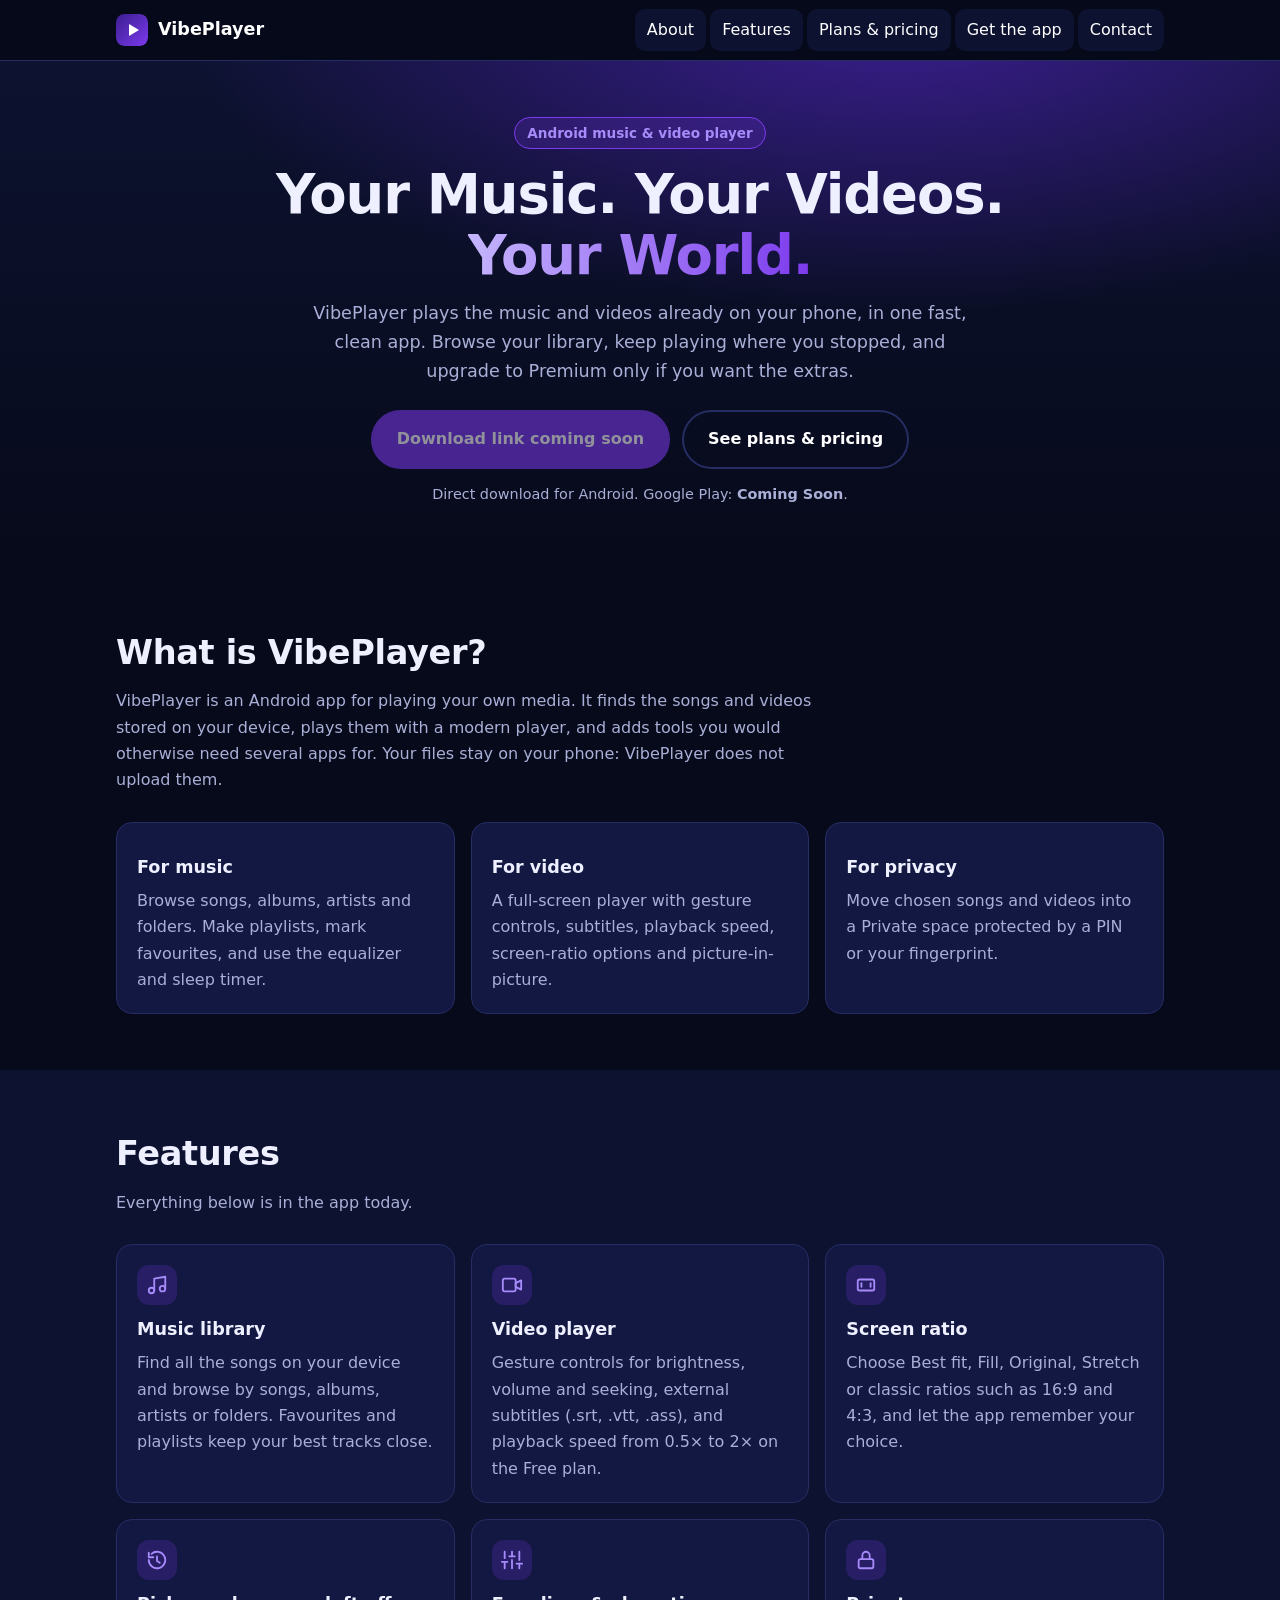
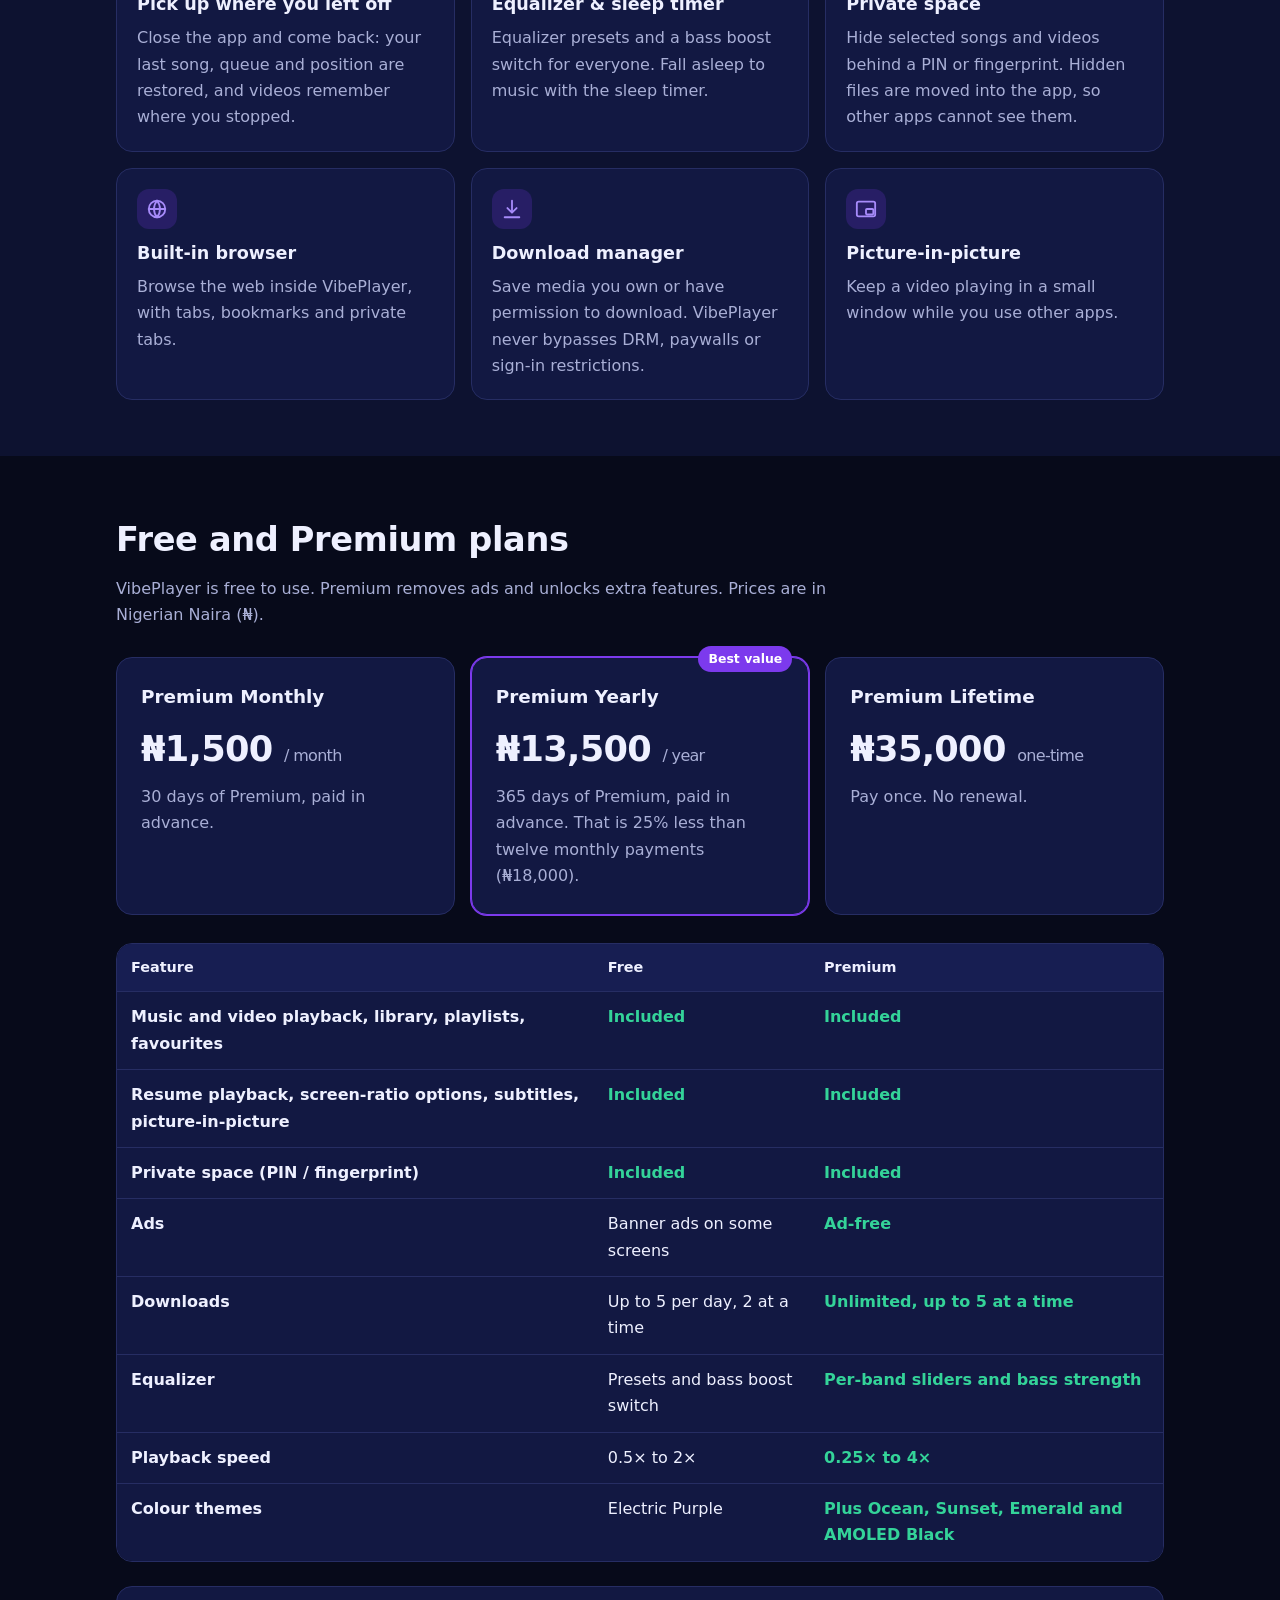
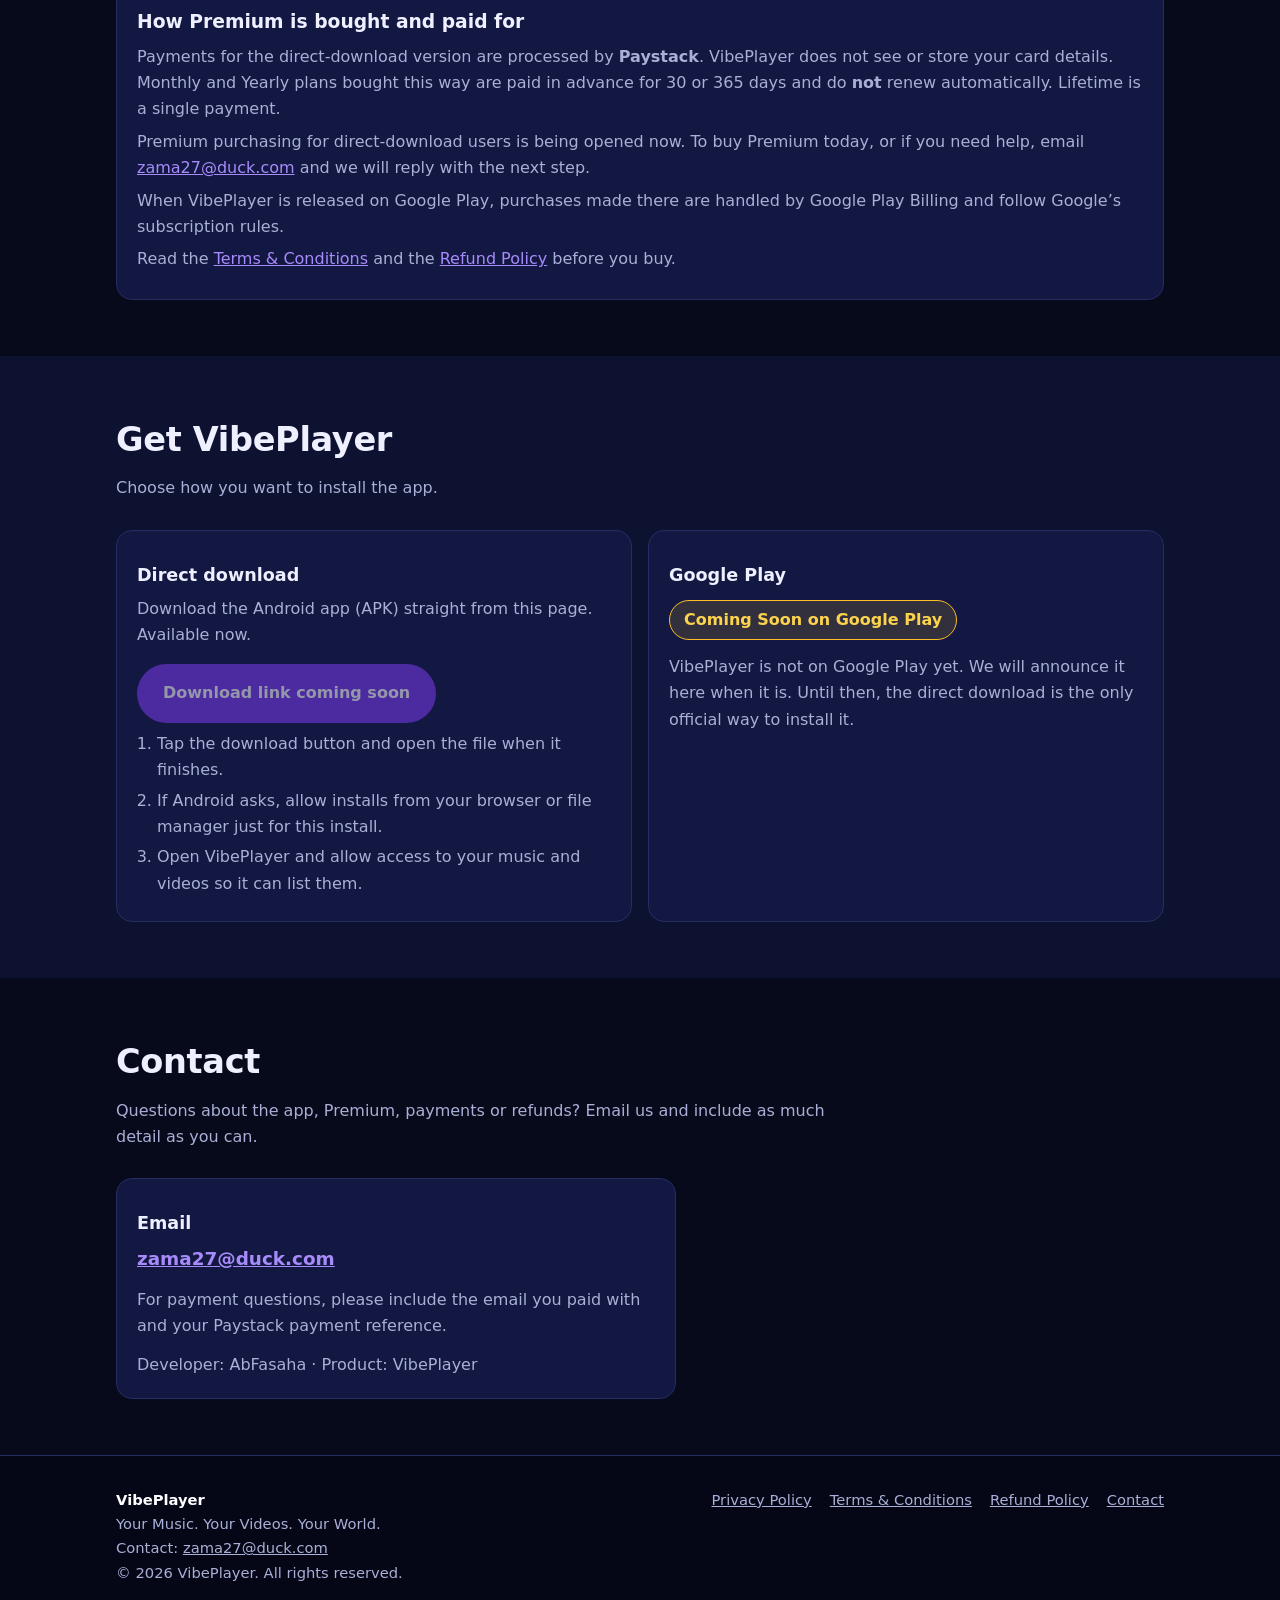
==== index.html @ 4fc7ebe0 "VibePlayer landing page" ====
<!doctype html>
<html lang="en">
<head>
<meta charset="utf-8">
<meta name="viewport" content="width=device-width, initial-scale=1">
<title>VibePlayer – Android music & video player</title>
<meta name="description" content="VibePlayer is an Android music and video player with a built-in browser, download manager and private space. Free to use, with an optional Premium plan from ₦1,500 per month.">
<meta name="theme-color" content="#070a1a">
<meta name="robots" content="index,follow">
<meta property="og:type" content="website">
<meta property="og:site_name" content="VibePlayer">
<meta property="og:title" content="VibePlayer – Android music & video player">
<meta property="og:description" content="VibePlayer is an Android music and video player with a built-in browser, download manager and private space. Free to use, with an optional Premium plan from ₦1,500 per month.">
<meta name="twitter:card" content="summary">
<link rel="icon" href="favicon.svg" type="image/svg+xml">
<link rel="stylesheet" href="style.css">
<script type="application/ld+json">
{
  "@context": "https://schema.org",
  "@type": "SoftwareApplication",
  "name": "VibePlayer",
  "description": "An Android music and video player with a built-in browser and download manager, a private space for hidden media, and an optional Premium plan.",
  "applicationCategory": "MultimediaApplication",
  "operatingSystem": "Android",
  "offers": [
    {"@type": "Offer", "name": "Free", "price": "0", "priceCurrency": "NGN"},
    {"@type": "Offer", "name": "Premium Monthly", "price": "1500", "priceCurrency": "NGN"},
    {"@type": "Offer", "name": "Premium Yearly", "price": "13500", "priceCurrency": "NGN"},
    {"@type": "Offer", "name": "Premium Lifetime", "price": "35000", "priceCurrency": "NGN"}
  ]
}
</script>
</head>
<body>
<a class="skip" href="#main">Skip to content</a>
<header class="site-header">
  <div class="wrap bar">
    <a class="brand" href="index.html"><img src="favicon.svg" alt="" width="32" height="32"><span>VibePlayer</span></a>
    <button class="nav-toggle" type="button" aria-expanded="false" aria-controls="site-nav">Menu</button>
    <nav class="nav" id="site-nav" aria-label="Main">
      <a href="index.html#about" aria-current="page">About</a>
      <a href="index.html#features" aria-current="page">Features</a>
      <a href="index.html#plans" aria-current="page">Plans &amp; pricing</a>
      <a href="index.html#get" aria-current="page">Get the app</a>
      <a href="index.html#contact" aria-current="page">Contact</a>
    </nav>
  </div>
</header>

<main id="main">

<section class="hero" id="top">
  <div class="wrap">
    <span class="eyebrow">Android music &amp; video player</span>
    <h1>Your Music. Your Videos.<br><span class="grad">Your World.</span></h1>
    <p class="lead">VibePlayer plays the music and videos already on your phone, in one fast, clean app. Browse your library, keep playing where you stopped, and upgrade to Premium only if you want the extras.</p>
    <div class="cta">
      <a class="btn" id="download-hero" data-download href="DOWNLOAD_URL_PLACEHOLDER" rel="noopener">Download for Android</a>
      <a class="btn ghost" href="#plans">See plans &amp; pricing</a>
    </div>
    <p class="note">Direct download for Android. Google Play: <strong>Coming Soon</strong>.</p>
  </div>
</section>

<section id="about">
  <div class="wrap">
    <h2>What is VibePlayer?</h2>
    <p class="sub">VibePlayer is an Android app for playing your own media. It finds the songs and videos stored on your device, plays them with a modern player, and adds tools you would otherwise need several apps for. Your files stay on your phone: VibePlayer does not upload them.</p>
    <div class="grid c3">
      <article class="card"><h3>For music</h3><p>Browse songs, albums, artists and folders. Make playlists, mark favourites, and use the equalizer and sleep timer.</p></article>
      <article class="card"><h3>For video</h3><p>A full-screen player with gesture controls, subtitles, playback speed, screen-ratio options and picture-in-picture.</p></article>
      <article class="card"><h3>For privacy</h3><p>Move chosen songs and videos into a Private space protected by a PIN or your fingerprint.</p></article>
    </div>
  </div>
</section>

<section class="alt" id="features">
  <div class="wrap">
    <h2>Features</h2>
    <p class="sub">Everything below is in the app today.</p>
    <div class="grid c3">
      <article class="card"><span class="ico" aria-hidden="true"><svg viewBox="0 0 24 24"><path d="M9 18V5l12-2v13"/><circle cx="6" cy="18" r="3"/><circle cx="18" cy="16" r="3"/></svg></span><h3>Music library</h3><p>Find all the songs on your device and browse by songs, albums, artists or folders. Favourites and playlists keep your best tracks close.</p></article>
      <article class="card"><span class="ico" aria-hidden="true"><svg viewBox="0 0 24 24"><rect x="2" y="5" width="14" height="14" rx="2"/><path d="M16 10l6-3v10l-6-3z"/></svg></span><h3>Video player</h3><p>Gesture controls for brightness, volume and seeking, external subtitles (.srt, .vtt, .ass), and playback speed from 0.5&times; to 2&times; on the Free plan.</p></article>
      <article class="card"><span class="ico" aria-hidden="true"><svg viewBox="0 0 24 24"><rect x="3" y="6" width="18" height="12" rx="2"/><path d="M7 10v4M17 10v4"/></svg></span><h3>Screen ratio</h3><p>Choose Best fit, Fill, Original, Stretch or classic ratios such as 16:9 and 4:3, and let the app remember your choice.</p></article>
      <article class="card"><span class="ico" aria-hidden="true"><svg viewBox="0 0 24 24"><path d="M3 12a9 9 0 1 0 3-6.7"/><path d="M3 4v5h5"/><path d="M12 8v5l3 2"/></svg></span><h3>Pick up where you left off</h3><p>Close the app and come back: your last song, queue and position are restored, and videos remember where you stopped.</p></article>
      <article class="card"><span class="ico" aria-hidden="true"><svg viewBox="0 0 24 24"><path d="M4 21v-7M4 10V3M12 21v-9M12 8V3M20 21v-5M20 12V3"/><path d="M1 14h6M9 8h6M17 16h6"/></svg></span><h3>Equalizer &amp; sleep timer</h3><p>Equalizer presets and a bass boost switch for everyone. Fall asleep to music with the sleep timer.</p></article>
      <article class="card"><span class="ico" aria-hidden="true"><svg viewBox="0 0 24 24"><rect x="4" y="11" width="16" height="10" rx="2"/><path d="M8 11V7a4 4 0 0 1 8 0v4"/></svg></span><h3>Private space</h3><p>Hide selected songs and videos behind a PIN or fingerprint. Hidden files are moved into the app, so other apps cannot see them.</p></article>
      <article class="card"><span class="ico" aria-hidden="true"><svg viewBox="0 0 24 24"><circle cx="12" cy="12" r="9"/><path d="M3 12h18M12 3a14 14 0 0 1 0 18M12 3a14 14 0 0 0 0 18"/></svg></span><h3>Built-in browser</h3><p>Browse the web inside VibePlayer, with tabs, bookmarks and private tabs.</p></article>
      <article class="card"><span class="ico" aria-hidden="true"><svg viewBox="0 0 24 24"><path d="M12 3v12"/><path d="M7 11l5 5 5-5"/><path d="M4 21h16"/></svg></span><h3>Download manager</h3><p>Save media you own or have permission to download. VibePlayer never bypasses DRM, paywalls or sign-in restrictions.</p></article>
      <article class="card"><span class="ico" aria-hidden="true"><svg viewBox="0 0 24 24"><rect x="2" y="4" width="20" height="16" rx="2"/><rect x="12" y="12" width="8" height="6" rx="1"/></svg></span><h3>Picture-in-picture</h3><p>Keep a video playing in a small window while you use other apps.</p></article>
    </div>
  </div>
</section>

<section id="plans">
  <div class="wrap">
    <h2>Free and Premium plans</h2>
    <p class="sub">VibePlayer is free to use. Premium removes ads and unlocks extra features. Prices are in Nigerian Naira (&#8358;).</p>

    <div class="price-grid">
      <article class="price">
        <h3>Premium Monthly</h3>
        <div class="amount">&#8358;1,500 <small>/ month</small></div>
        <p>30 days of Premium, paid in advance.</p>
      </article>
      <article class="price best">
        <span class="badge">Best value</span>
        <h3>Premium Yearly</h3>
        <div class="amount">&#8358;13,500 <small>/ year</small></div>
        <p>365 days of Premium, paid in advance. That is 25% less than twelve monthly payments (&#8358;18,000).</p>
      </article>
      <article class="price">
        <h3>Premium Lifetime</h3>
        <div class="amount">&#8358;35,000 <small>one-time</small></div>
        <p>Pay once. No renewal.</p>
      </article>
    </div>

    <div class="tablewrap">
      <table>
        <caption class="sr" style="position:absolute;left:-9999px">Free compared with Premium</caption>
        <thead><tr><th scope="col">Feature</th><th scope="col">Free</th><th scope="col">Premium</th></tr></thead>
        <tbody>
          <tr><th scope="row">Music and video playback, library, playlists, favourites</th><td class="yes">Included</td><td class="yes">Included</td></tr>
          <tr><th scope="row">Resume playback, screen-ratio options, subtitles, picture-in-picture</th><td class="yes">Included</td><td class="yes">Included</td></tr>
          <tr><th scope="row">Private space (PIN / fingerprint)</th><td class="yes">Included</td><td class="yes">Included</td></tr>
          <tr><th scope="row">Ads</th><td>Banner ads on some screens</td><td class="yes">Ad-free</td></tr>
          <tr><th scope="row">Downloads</th><td>Up to 5 per day, 2 at a time</td><td class="yes">Unlimited, up to 5 at a time</td></tr>
          <tr><th scope="row">Equalizer</th><td>Presets and bass boost switch</td><td class="yes">Per-band sliders and bass strength</td></tr>
          <tr><th scope="row">Playback speed</th><td>0.5&times; to 2&times;</td><td class="yes">0.25&times; to 4&times;</td></tr>
          <tr><th scope="row">Colour themes</th><td>Electric Purple</td><td class="yes">Plus Ocean, Sunset, Emerald and AMOLED Black</td></tr>
        </tbody>
      </table>
    </div>

    <div class="box">
      <h3>How Premium is bought and paid for</h3>
      <p>Payments for the direct-download version are processed by <strong>Paystack</strong>. VibePlayer does not see or store your card details. Monthly and Yearly plans bought this way are paid in advance for 30 or 365 days and do <strong>not</strong> renew automatically. Lifetime is a single payment.</p>
      <p>Premium purchasing for direct-download users is being opened now. To buy Premium today, or if you need help, email <a href="mailto:zama27@duck.com">zama27@duck.com</a> and we will reply with the next step.</p>
      <p>When VibePlayer is released on Google Play, purchases made there are handled by Google Play Billing and follow Google&rsquo;s subscription rules.</p>
      <p>Read the <a href="terms.html">Terms &amp; Conditions</a> and the <a href="refund.html">Refund Policy</a> before you buy.</p>
    </div>
  </div>
</section>

<section class="alt" id="get">
  <div class="wrap">
    <h2>Get VibePlayer</h2>
    <p class="sub">Choose how you want to install the app.</p>
    <div class="two">
      <article class="card">
        <h3>Direct download</h3>
        <p>Download the Android app (APK) straight from this page. Available now.</p>
        <p style="margin-top:16px"><a class="btn" id="download-main" data-download href="DOWNLOAD_URL_PLACEHOLDER" rel="noopener">Download for Android</a></p>
        <ol class="steps">
          <li>Tap the download button and open the file when it finishes.</li>
          <li>If Android asks, allow installs from your browser or file manager just for this install.</li>
          <li>Open VibePlayer and allow access to your music and videos so it can list them.</li>
        </ol>
      </article>
      <article class="card">
        <h3>Google Play</h3>
        <p style="margin:10px 0 14px"><span class="soon">Coming Soon on Google Play</span></p>
        <p>VibePlayer is not on Google Play yet. We will announce it here when it is. Until then, the direct download is the only official way to install it.</p>
      </article>
    </div>
  </div>
</section>

<section id="contact">
  <div class="wrap">
    <h2>Contact</h2>
    <p class="sub">Questions about the app, Premium, payments or refunds? Email us and include as much detail as you can.</p>
    <div class="card" style="max-width:560px">
      <h3>Email</h3>
      <p><a href="mailto:zama27@duck.com" style="font-size:1.15rem;font-weight:600">zama27@duck.com</a></p>
      <p style="margin-top:12px">For payment questions, please include the email you paid with and your Paystack payment reference.</p>
      <p style="margin-top:12px">Developer: AbFasaha &middot; Product: VibePlayer</p>
    </div>
  </div>
</section>

</main>
<footer class="site-footer">
  <div class="wrap foot">
    <div>
      <strong style="color:#fff">VibePlayer</strong><br>
      Your Music. Your Videos. Your World.<br>
      Contact: <a href="mailto:zama27@duck.com">zama27@duck.com</a><br>
      &copy; <span id="year">2026</span> VibePlayer. All rights reserved.
    </div>
    <nav aria-label="Legal">
      <a href="privacy.html">Privacy Policy</a>
      <a href="terms.html">Terms &amp; Conditions</a>
      <a href="refund.html">Refund Policy</a>
      <a href="index.html#contact">Contact</a>
    </nav>
  </div>
</footer>
<script src="main.js" defer></script>
</body>
</html>
---- style.css ----
:root{
  --bg:#070a1a; --bg2:#0d1230; --card:#121842; --line:#262d63;
  --text:#eef0ff; --muted:#a9afd6; --accent:#7c3aed; --accent2:#a78bfa; --ok:#34d399;
  --radius:16px; --maxw:1080px;
  color-scheme:dark;
}
*{box-sizing:border-box}
html{scroll-behavior:smooth;scroll-padding-top:72px;-webkit-text-size-adjust:100%}
body{margin:0;background:var(--bg);color:var(--text);
  font:16px/1.65 system-ui,-apple-system,"Segoe UI",Roboto,"Helvetica Neue",Arial,sans-serif}
img,svg{max-width:100%}
a{color:var(--accent2)}
a:hover{color:#fff}
:focus-visible{outline:3px solid var(--accent2);outline-offset:3px;border-radius:6px}
.wrap{width:100%;max-width:var(--maxw);margin:0 auto;padding:0 16px}
.skip{position:absolute;left:-999px;top:8px;background:#fff;color:#000;padding:8px 12px;border-radius:8px;z-index:100}
.skip:focus{left:8px}

/* header */
.site-header{position:sticky;top:0;z-index:50;background:rgba(7,10,26,.92);backdrop-filter:blur(8px);border-bottom:1px solid var(--line)}
.bar{display:flex;align-items:center;justify-content:space-between;min-height:60px;gap:12px;flex-wrap:wrap}
.brand{display:flex;align-items:center;gap:10px;color:#fff;text-decoration:none;font-weight:700;font-size:1.1rem}
.brand img{width:32px;height:32px;border-radius:8px}
.nav-toggle{display:none;background:transparent;border:1px solid var(--line);color:#fff;border-radius:10px;padding:8px 12px;font:inherit;cursor:pointer}
.nav{display:flex;gap:4px;flex-wrap:wrap}
.nav a{color:var(--muted);text-decoration:none;padding:8px 12px;border-radius:10px;font-weight:500}
.nav a:hover,.nav a[aria-current="page"]{color:#fff;background:var(--bg2)}
.js .nav-toggle{display:inline-block}
.js .nav{display:none;width:100%;flex-direction:column;padding-bottom:10px}
.js .nav.open{display:flex}
@media(min-width:760px){
  .js .nav-toggle{display:none}
  .js .nav{display:flex;width:auto;flex-direction:row;padding:0}
}

/* hero */
.hero{background:radial-gradient(1200px 500px at 70% -10%,#3b1e8f 0%,transparent 60%),linear-gradient(180deg,var(--bg2),var(--bg));padding:56px 0 48px;text-align:center}
.eyebrow{display:inline-block;background:rgba(124,58,237,.18);border:1px solid var(--accent);color:var(--accent2);padding:4px 12px;border-radius:999px;font-size:.85rem;font-weight:600}
h1{font-size:clamp(2rem,6.5vw,3.4rem);line-height:1.12;margin:16px 0 12px;letter-spacing:-.02em}
.grad{background:linear-gradient(90deg,#c4b5fd,#7c3aed);-webkit-background-clip:text;background-clip:text;color:transparent}
.lead{max-width:680px;margin:0 auto 24px;color:var(--muted);font-size:1.1rem}
.cta{display:flex;flex-wrap:wrap;gap:12px;justify-content:center;margin-top:8px}
.btn{display:inline-block;background:var(--accent);color:#fff;text-decoration:none;font-weight:700;padding:14px 24px;border-radius:999px;border:2px solid var(--accent);cursor:pointer;font:inherit;font-weight:700;min-height:48px}
.btn:hover{background:#6d28d9;border-color:#6d28d9;color:#fff}
.btn.ghost{background:transparent;color:#fff;border-color:var(--line)}
.btn.ghost:hover{background:var(--bg2);border-color:var(--accent2)}
.btn[aria-disabled="true"]{opacity:.55;pointer-events:none}
.note{color:var(--muted);font-size:.9rem;margin-top:14px}

/* sections */
section{padding:56px 0}
section.alt{background:var(--bg2)}
h2{font-size:clamp(1.5rem,4.5vw,2.1rem);margin:0 0 8px;letter-spacing:-.01em}
.sub{color:var(--muted);max-width:720px;margin:0 0 28px}
.grid{display:grid;gap:16px;grid-template-columns:1fr}
@media(min-width:620px){.grid.c2,.grid.c3{grid-template-columns:repeat(2,1fr)}}
@media(min-width:940px){.grid.c3{grid-template-columns:repeat(3,1fr)}}
.card{background:var(--card);border:1px solid var(--line);border-radius:var(--radius);padding:20px}
.card h3{margin:10px 0 6px;font-size:1.1rem}
.card p{margin:0;color:var(--muted)}
.ico{width:40px;height:40px;border-radius:12px;background:rgba(124,58,237,.2);display:grid;place-items:center}
.ico svg{width:22px;height:22px;stroke:var(--accent2);fill:none;stroke-width:2;stroke-linecap:round;stroke-linejoin:round}

/* plans */
.price-grid{display:grid;gap:16px;grid-template-columns:1fr}
@media(min-width:820px){.price-grid{grid-template-columns:repeat(3,1fr)}}
.price{position:relative;background:var(--card);border:1px solid var(--line);border-radius:var(--radius);padding:24px;display:flex;flex-direction:column}
.price.best{border-color:var(--accent);box-shadow:0 0 0 1px var(--accent)}
.badge{position:absolute;top:-12px;right:16px;background:var(--accent);color:#fff;font-size:.78rem;font-weight:700;padding:3px 10px;border-radius:999px}
.price h3{margin:0;font-size:1.15rem}
.amount{font-size:2.2rem;font-weight:800;margin:8px 0 2px;letter-spacing:-.02em}
.amount small{font-size:1rem;font-weight:500;color:var(--muted)}
.price p{color:var(--muted);margin:4px 0 0}
.tablewrap{overflow-x:auto;border:1px solid var(--line);border-radius:var(--radius);margin-top:28px}
table{border-collapse:collapse;width:100%;min-width:520px;background:var(--card)}
th,td{padding:12px 14px;text-align:left;border-bottom:1px solid var(--line);vertical-align:top}
thead th{background:#171e52;font-size:.9rem}
tbody tr:last-child td,tbody tr:last-child th{border-bottom:0}
tbody th{font-weight:600}
.yes{color:var(--ok);font-weight:700}
.box{background:var(--card);border:1px solid var(--line);border-radius:var(--radius);padding:20px;margin-top:24px}
.box h3{margin:0 0 6px}
.box p{margin:6px 0;color:var(--muted)}
.soon{display:inline-block;background:rgba(251,191,36,.14);border:1px solid #fbbf24;color:#fcd34d;padding:6px 14px;border-radius:999px;font-weight:700}
.two{display:grid;gap:16px;grid-template-columns:1fr}
@media(min-width:760px){.two{grid-template-columns:1fr 1fr}}
ol.steps{margin:8px 0 0;padding-left:20px;color:var(--muted)}
ol.steps li{margin:4px 0}

/* footer */
.site-footer{border-top:1px solid var(--line);padding:32px 0;color:var(--muted);font-size:.92rem;background:#050717}
.foot{display:flex;flex-wrap:wrap;gap:16px 32px;justify-content:space-between}
.foot nav{display:flex;flex-wrap:wrap;gap:6px 18px}
.foot a{color:var(--muted)}
.foot a:hover{color:#fff}

/* legal pages */
.legal{padding:40px 0 64px;max-width:800px}
.legal h1{font-size:clamp(1.8rem,5vw,2.4rem);text-align:left;margin-top:0}
.legal h2{font-size:1.25rem;margin:32px 0 8px}
.legal p,.legal li{color:#d5d9f5}
.legal ul{padding-left:22px}
.legal .meta{color:var(--muted)}
.legal .callout{background:var(--card);border:1px solid var(--line);border-radius:12px;padding:14px 16px;margin:16px 0}
@media (prefers-reduced-motion:reduce){html{scroll-behavior:auto}}
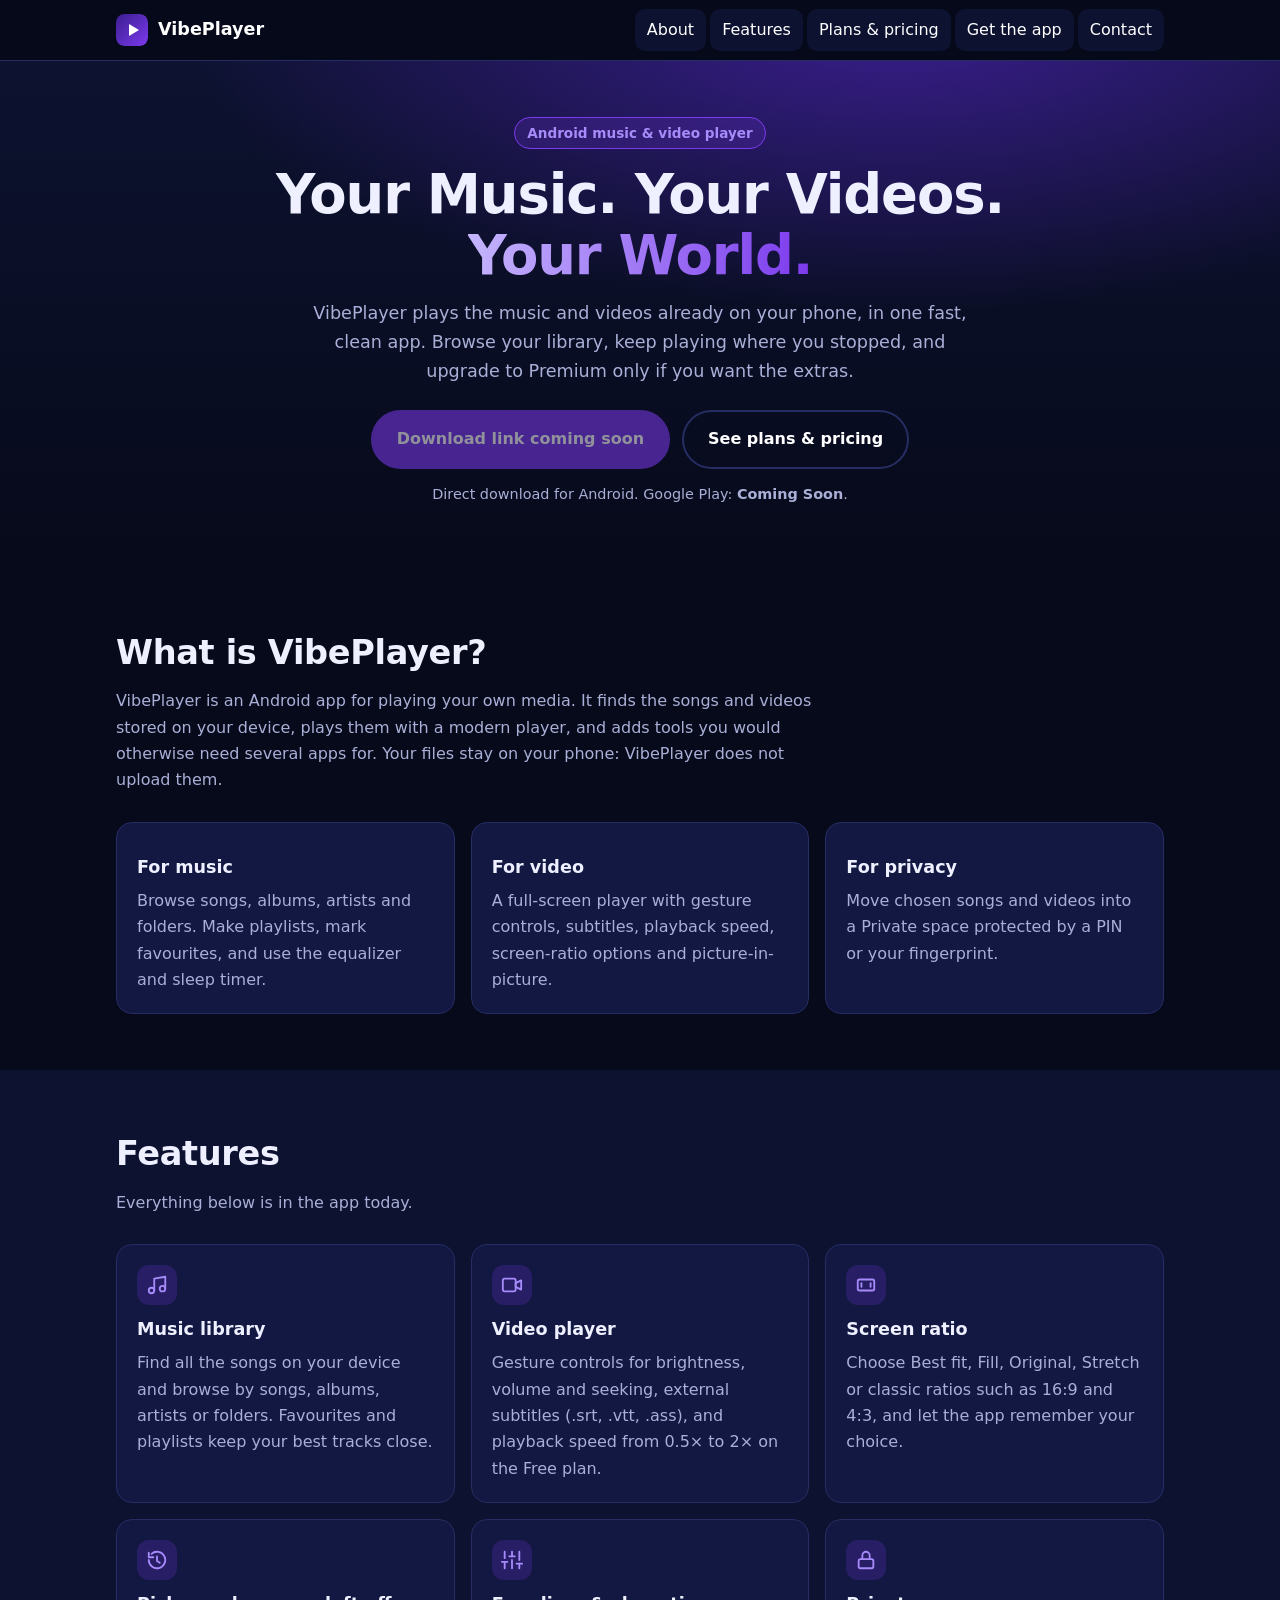
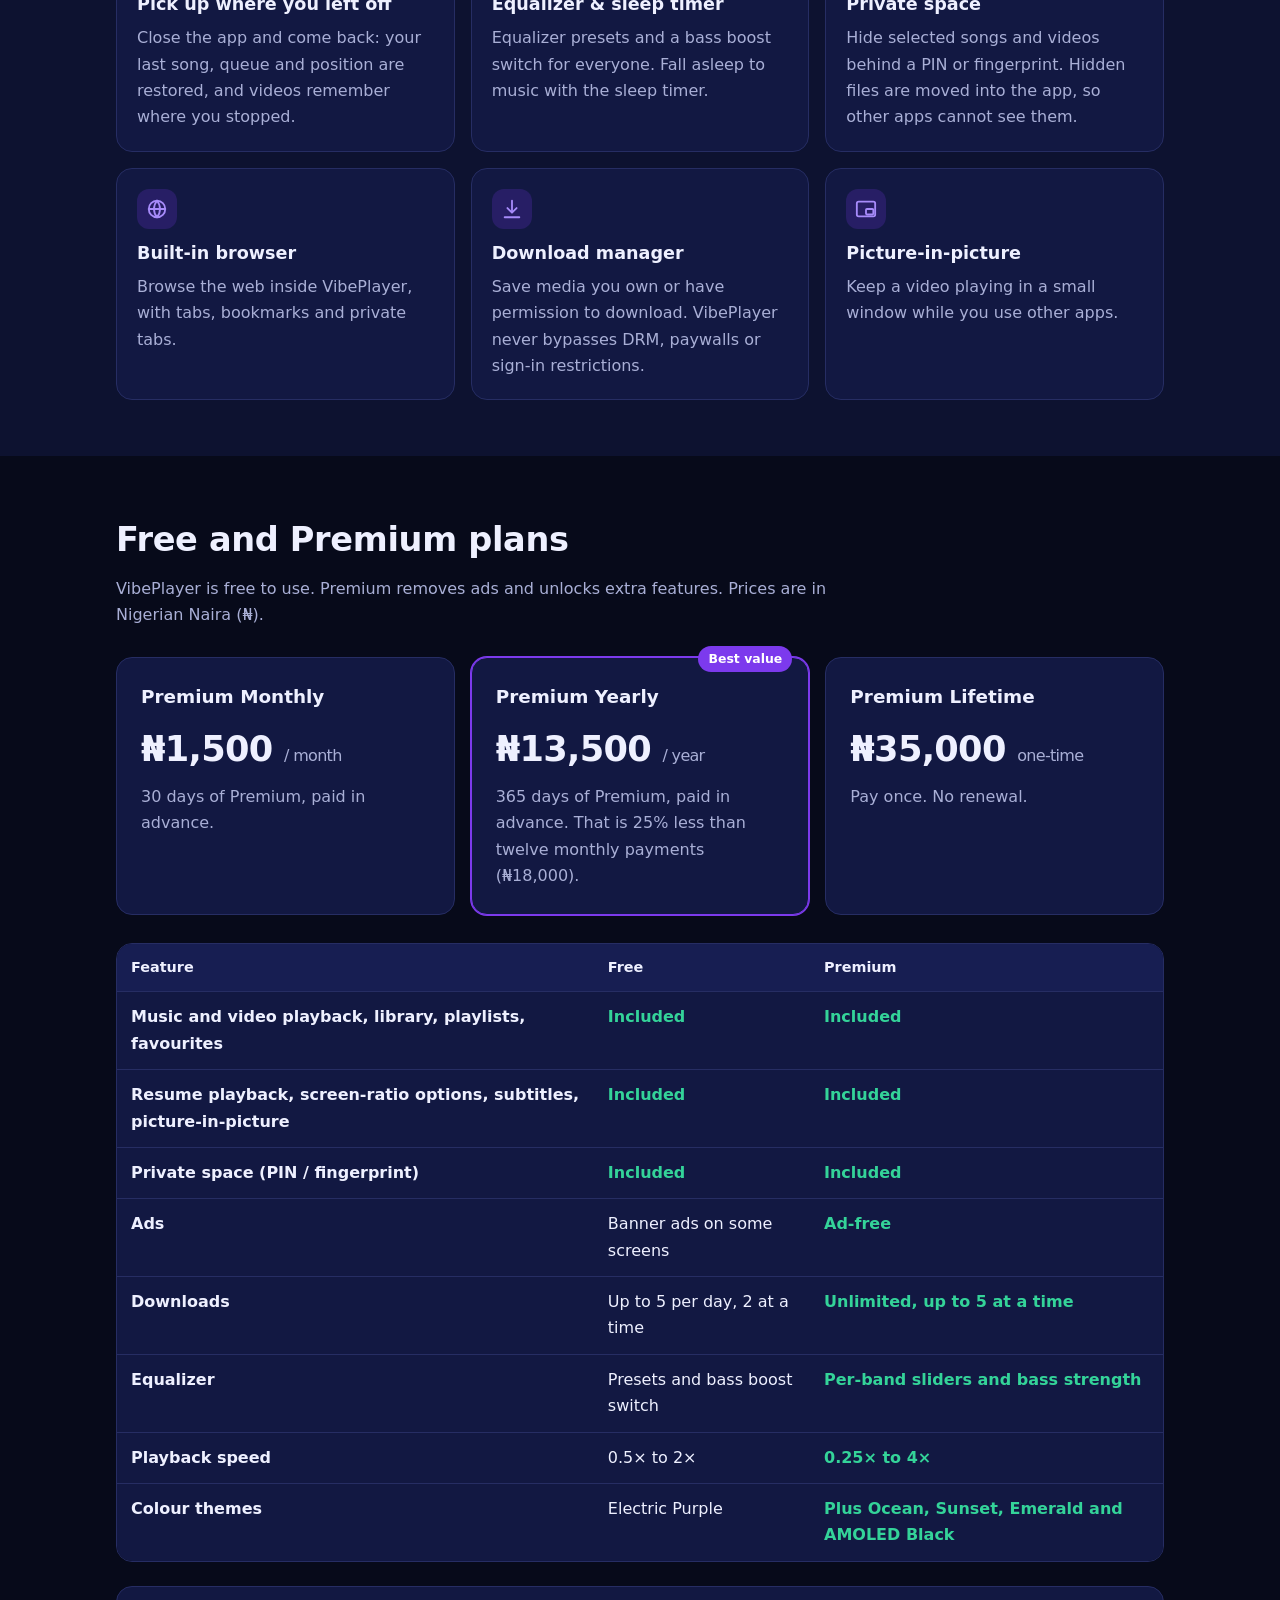
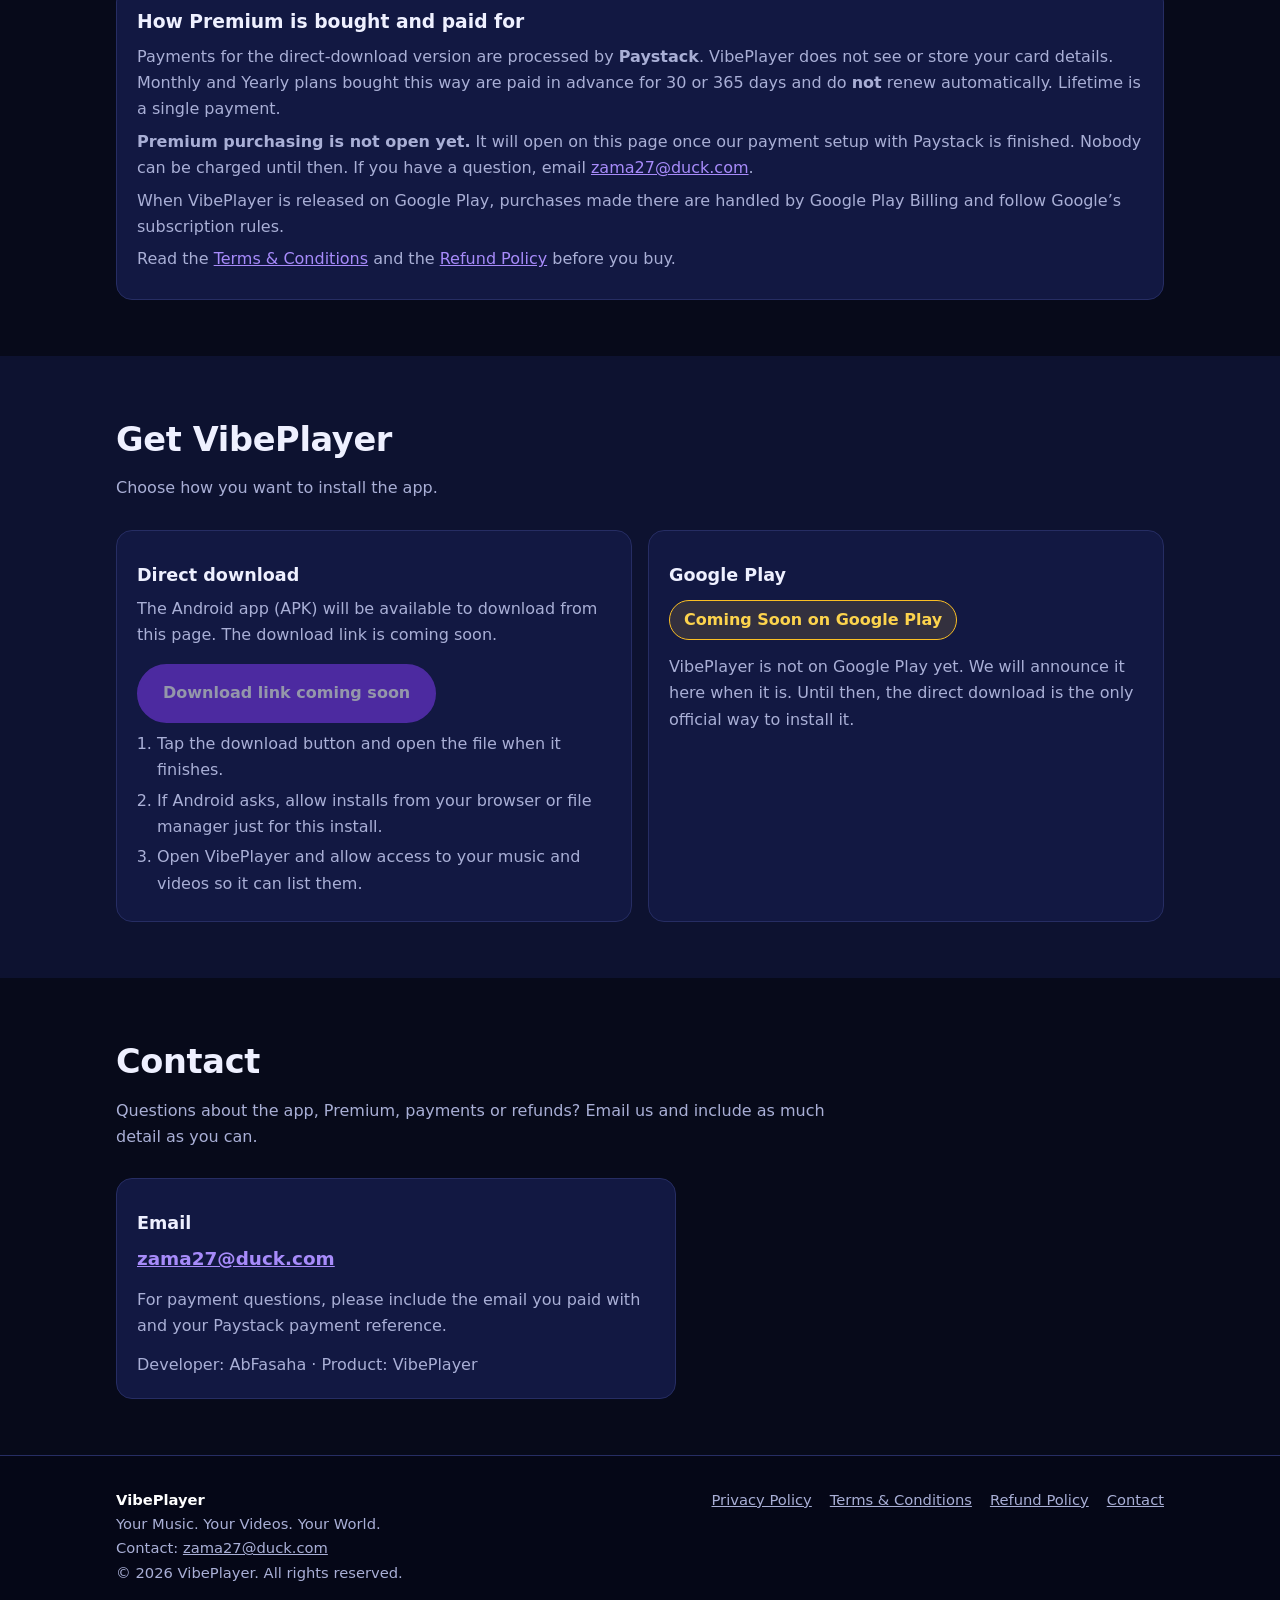
==== commit 3fadd024: "Premium not open yet; download note" ====
--- a/index.html
+++ b/index.html
@@ -136,7 +136,7 @@
     <div class="box">
       <h3>How Premium is bought and paid for</h3>
       <p>Payments for the direct-download version are processed by <strong>Paystack</strong>. VibePlayer does not see or store your card details. Monthly and Yearly plans bought this way are paid in advance for 30 or 365 days and do <strong>not</strong> renew automatically. Lifetime is a single payment.</p>
-      <p>Premium purchasing for direct-download users is being opened now. To buy Premium today, or if you need help, email <a href="mailto:zama27@duck.com">zama27@duck.com</a> and we will reply with the next step.</p>
+      <p><strong>Premium purchasing is not open yet.</strong> It will open on this page once our payment setup with Paystack is finished. Nobody can be charged until then. If you have a question, email <a href="mailto:zama27@duck.com">zama27@duck.com</a>.</p>
       <p>When VibePlayer is released on Google Play, purchases made there are handled by Google Play Billing and follow Google&rsquo;s subscription rules.</p>
       <p>Read the <a href="terms.html">Terms &amp; Conditions</a> and the <a href="refund.html">Refund Policy</a> before you buy.</p>
     </div>
@@ -150,7 +150,7 @@
     <div class="two">
       <article class="card">
         <h3>Direct download</h3>
-        <p>Download the Android app (APK) straight from this page. Available now.</p>
+        <p id="download-note">Download the Android app (APK) straight from this page.</p>
         <p style="margin-top:16px"><a class="btn" id="download-main" data-download href="DOWNLOAD_URL_PLACEHOLDER" rel="noopener">Download for Android</a></p>
         <ol class="steps">
           <li>Tap the download button and open the file when it finishes.</li>
